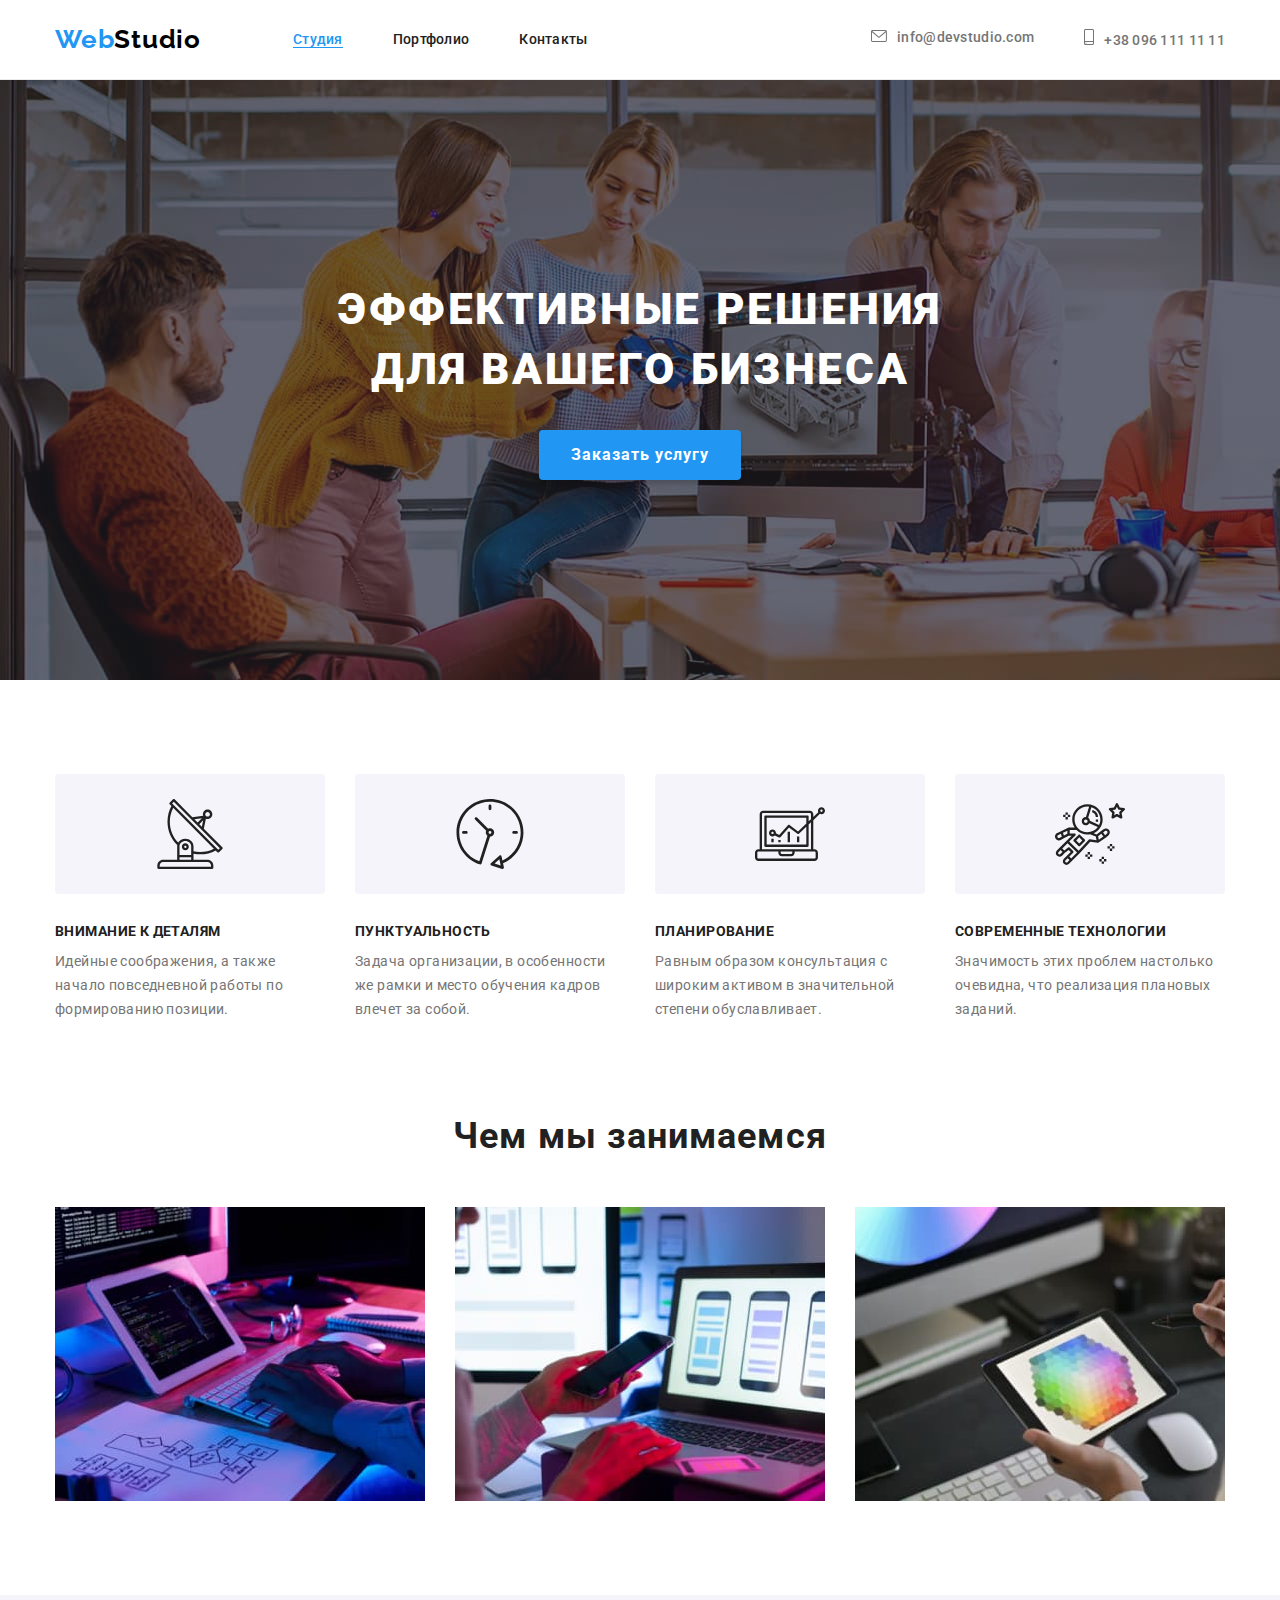
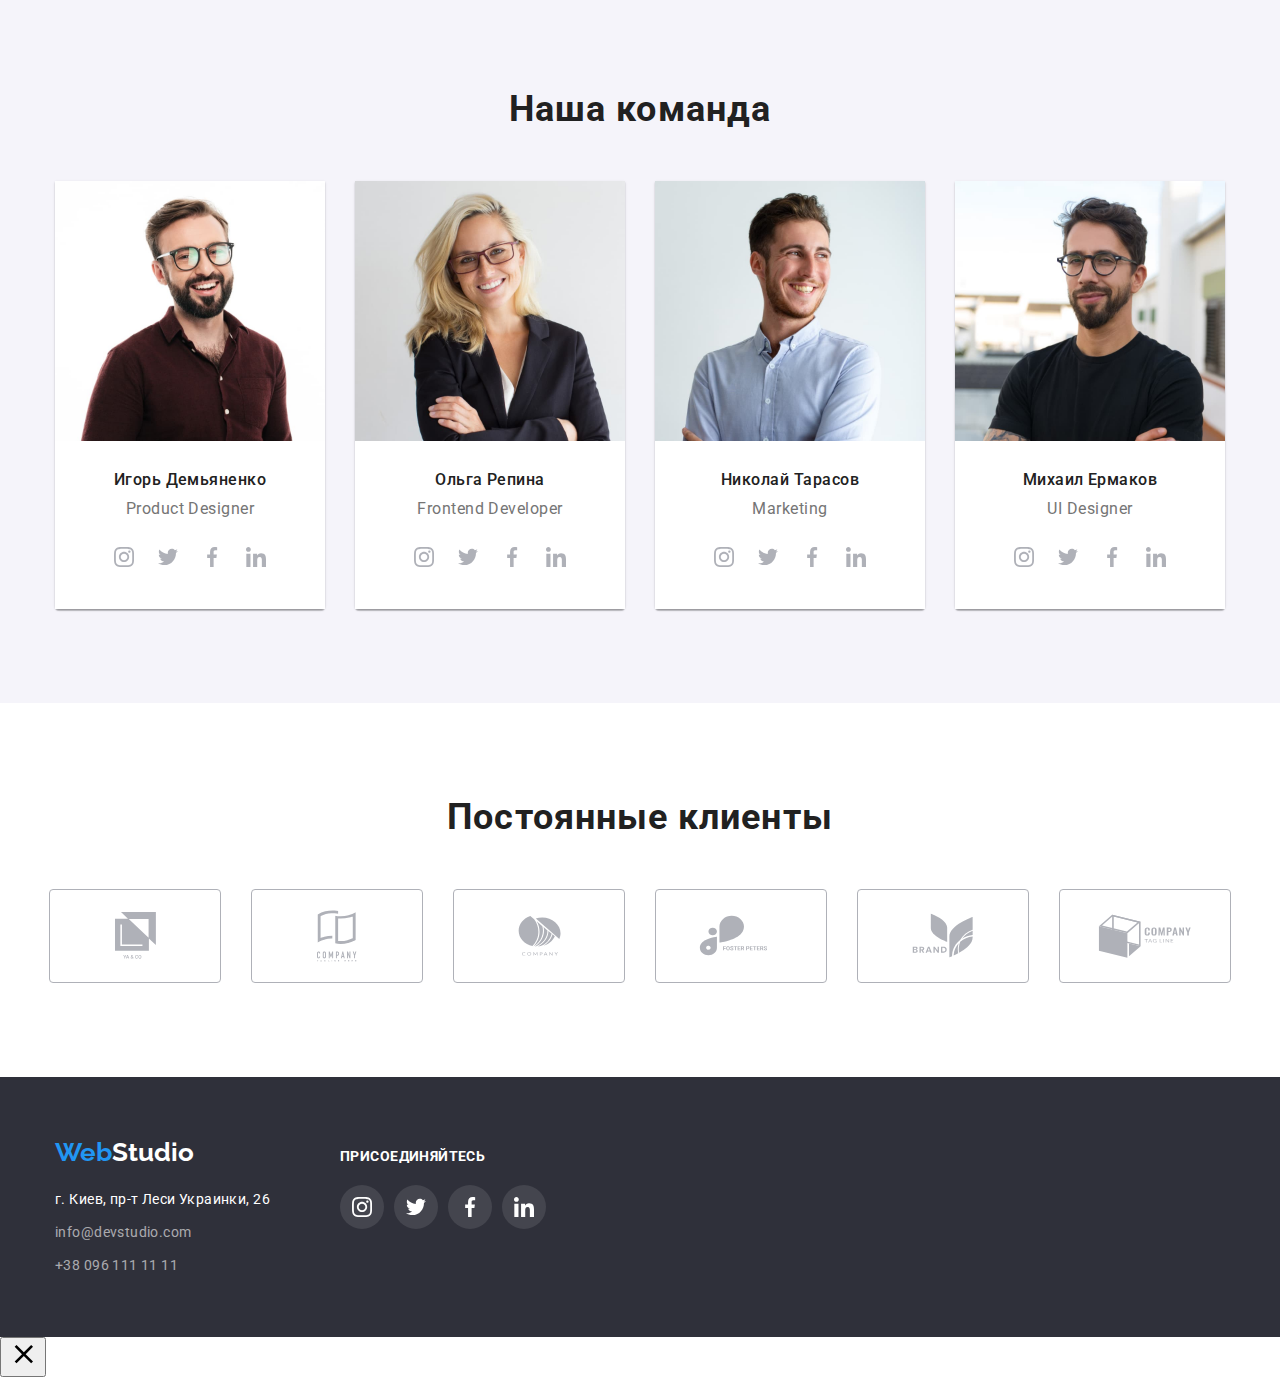
==== index.html @ 0a319fb0 "icon-close" ====
<!DOCTYPE html>
<html lang="ru">

<head>
	<meta charset="UTF-8" />
	<meta http-equiv="X-UA-Compatible" content="IE=edge" />
	<meta name="viewport" content="width=device-width, initial-scale=1.0" />
	<title>Студия</title>

	<link rel="preconnect" href="https://fonts.googleapis.com" />
	<link rel="preconnect" href="https://fonts.gstatic.com" />
	<link
		href="https://fonts.googleapis.com/css2?family=Raleway:wght@700&family=Roboto:wght@400;500;700;900&display=swap"
		rel="stylesheet" />
	<link rel="stylesheet" href="css/modern-normalize.css" />
	<link rel="stylesheet" href="css/styles.css" />
</head>

<body>
	<!--Header-->
	<header class="header-block ">
		<div class="header-conteiner container">
			<nav class="nav-block">
				<!--Logo-->
				<div class="logo-web">
					<a href="./index.html" class="link-logo">
						<span class="web-color">Web</span>Studio</a>
				</div>

				<!--Menu Nav-->
				<ul class="nav-list">

					<li class="nav-link">
						<a href="./index.html" class="link-studio">Студия</a>
					</li>
					<li class="nav-link">
						<a href="./potrfolio.html" class="link-portfolio">Портфолио</a>
					</li>
					<li class="nav-link">
						<a href="#" class="link-contact">Контакты</a>
					</li>
				</ul>
			</nav>

			<!--Contact email and tel-->

			<ul class="contact-list">

				<li class="header-mail">
					<a href="mailto:info@devstudio.com" class="header-contact">
						<svg class="icon-envelope" width="16" height="12">
							<use href="./images/icons.svg#icon-envelope"></use>
						</svg>info@devstudio.com</a>
				</li>
				<li class="header-tel">
					<a href="tel:+380961111111" class="header-contact">
						<svg class="icon-smartphone" width="10" height="16">
							<use href="./images/icons.svg#icon-smartphone"></use>
						</svg>+38 096 111 11 11</a>
				</li>
			</ul>
		</div>
	</header>

	<!-- Main -->
	<main class="main-block">
		<!-- Title H1 -->
		<section class="section-title">
			<div class="overlay"></div>
			<h1 class="page-title">Эффективные решения для вашего бизнеса</h1>
			<button type="button" class="title-button" id="data-modal-open">Заказать услугу</button>
		</section>

		<!-- Features group -->

		<section class="section-group">
			<div class="container">
				<h2 class="visually-hidden">Наши особенности</h2>

				<ul class="group-list">

					<li class="group-link">

						<div class="group-block">
							<svg class="group-icon" width="70" height="70">
								<use href="./images/icons.svg#icon-antenna"></use>
							</svg>
						</div>

						<h3 class="group-title">Внимание к деталям</h3>
						<p class="skills-text">
							Идейные соображения, а также начало повседневной работы по
							формированию позиции.
						</p>
					</li>

					<li class="group-link">
						<div class="group-block">
							<svg class="group-icon" width="70" height="70">
								<use href="./images/icons.svg#icon-clock"></use>
							</svg>
						</div>

						<h3 class="group-title">Пунктуальность</h3>
						<p class="skills-text">
							Задача организации, в особенности же рамки и место обучения
							кадров влечет за собой.
						</p>
					</li>

					<li class="group-link">
						<div class="group-block">
							<svg class="group-icon" width="70" height="70">
								<use href="./images/icons.svg#icon-diagram"></use>
							</svg>
						</div>

						<h3 class="group-title">Планирование</h3>
						<p class="skills-text">
							Равным образом консультация с широким активом в значительной
							степени обуславливает.
						</p>
					</li>

					<li class="group-link">
						<div class="group-block">
							<svg class="group-icon" width="70" height="70">
								<use href="./images/icons.svg#icon-astronaut"></use>
							</svg>
						</div>

						<h3 class="group-title">Современные технологии</h3>
						<p class="skills-text">
							Значимость этих проблем настолько очевидна, что реализация
							плановых заданий.
						</p>
					</li>

				</ul>
			</div>
		</section>

		<!-- Box -->
		<section class="section-box">
			<div class="container">
				<h2 class="box-title">Чем мы занимаемся</h2>
				<ul class="box-list">

					<li class="box-link">
						<img class="box-image" src="./images/img-box-1.jpg" alt="Блокнот_с_клавиатурой" width="370" />
					</li>

					<li class="box-link">
						<img class="box-image" src="./images/img-box-2.jpg" alt="Телефоны_на_ноутбуке_экране"
							width="370" />
					</li>

					<li class="box-link">
						<img class="box-image" src="./images/img-box-3.jpg" alt="Палитра_цветов_в_блокноте"
							width="370" />
					</li>

				</ul>
			</div>
		</section>

		<!-- Teams -->
		<section class="section-teams">
			<div class="container">
				<h2 class="teams-title">Наша команда</h2>
				<ul class="team-list">

					<li class="team-link">
						<img class="team-img" src="./images/img-team-1.jpg" alt="Продукт_Дизайн" width="270" />
						<div class="team-card">
							<h3 class="name-teams">Игорь Демьяненко</h3>
							<p class="team-text">Product Designer</p>

							<ul class="social-list">
								<li class="social-roll">
									<a href=# class="social-link">
										<svg class="social-icon" width="20" height="20">
											<use href="./images/icons.svg#icon-instagram">
											</use>
										</svg>
									</a>
								</li>
								<li class="social-roll">
									<a href=# class="social-link">
										<svg class="social-icon" width="20" height="20">
											<use href="./images/icons.svg#icon-twitter">
											</use>
										</svg>
									</a>
								</li>
								<li class="social-roll">
									<a href=# class="social-link">
										<svg class="social-icon" width="20" height="20">
											<use href="./images/icons.svg#icon-facebook">
											</use>
										</svg>
									</a>
								</li>
								<li class="social-roll">
									<a href=# class="social-link">
										<svg class="social-icon" width="20" height="20">
											<use href="./images/icons.svg#icon-linkedin">
											</use>
										</svg>
									</a>
								</li>
							</ul>

						</div>
					</li>

					<li class="team-link">
						<img class="team-img" src="./images/img-team-2.jpg" alt="Фронтенд _Разработчик" width="270" />
						<div class="team-card">
							<h3 class="name-teams">Ольга Репина</h3>
							<p class="team-text">Frontend Developer</p>
							<ul class="social-list">
								<li class="social-roll">
									<a href=# class="social-link">
										<svg class="social-icon" width="20" height="20">
											<use href="./images/icons.svg#icon-instagram">
											</use>
										</svg>
									</a>
								</li>
								<li class="social-roll">
									<a href=# class="social-link">
										<svg class="social-icon" width="20" height="20">
											<use href="./images/icons.svg#icon-twitter">
											</use>
										</svg>
									</a>
								</li>
								<li class="social-roll">
									<a href=# class="social-link">
										<svg class="social-icon" width="20" height="20">
											<use href="./images/icons.svg#icon-facebook">
											</use>
										</svg>
									</a>
								</li>
								<li class="social-roll">
									<a href=# class="social-link">
										<svg class="social-icon" width="20" height="20">
											<use href="./images/icons.svg#icon-linkedin">
											</use>
										</svg>
									</a>
								</li>
							</ul>
						</div>
					</li>

					<li class="team-link">
						<img class="team-img" src="./images/img-team-3.jpg" alt="Маркетинг" width="270" />
						<div class="team-card">
							<h3 class="name-teams">Николай Тарасов</h3>
							<p class="team-text">Marketing</p>
							<ul class="social-list">
								<li class="social-roll">
									<a href=# class="social-link">
										<svg class="social-icon" width="20" height="20">
											<use href="./images/icons.svg#icon-instagram">
											</use>
										</svg>
									</a>
								</li>
								<li class="social-roll">
									<a href=# class="social-link">
										<svg class="social-icon" width="20" height="20">
											<use href="./images/icons.svg#icon-twitter">
											</use>
										</svg>
									</a>
								</li>
								<li class="social-roll">
									<a href=# class="social-link">
										<svg class="social-icon" width="20" height="20">
											<use href="./images/icons.svg#icon-facebook">
											</use>
										</svg>
									</a>
								</li>
								<li class="social-roll">
									<a href=# class="social-link">
										<svg class="social-icon" width="20" height="20">
											<use href="./images/icons.svg#icon-linkedin">
											</use>
										</svg>
									</a>
								</li>
							</ul>
						</div>
					</li>

					<li class="team-link">
						<img class="team-img" src="./images/img-team-4.jpg" alt="Дизайнер" width="270" />
						<div class="team-card">
							<h3 class="name-teams">Михаил Ермаков</h3>
							<p class="team-text">UI Designer</p>
							<ul class="social-list">
								<li class="social-roll">
									<a href=# class="social-link">
										<svg class="social-icon" width="20" height="20">
											<use href="./images/icons.svg#icon-instagram">
											</use>
										</svg>
									</a>
								</li>
								<li class="social-roll">
									<a href=# class="social-link">
										<svg class="social-icon" width="20" height="20">
											<use href="./images/icons.svg#icon-twitter">
											</use>
										</svg>
									</a>
								</li>
								<li class="social-roll">
									<a href=# class="social-link">
										<svg class="social-icon" width="20" height="20">
											<use href="./images/icons.svg#icon-facebook">
											</use>
										</svg>
									</a>
								</li>
								<li class="social-roll">
									<a href=# class="social-link">
										<svg class="social-icon" width="20" height="20">
											<use href="./images/icons.svg#icon-linkedin">
											</use>
										</svg>
									</a>
								</li>
							</ul>
						</div>
					</li>
				</ul>
			</div>
		</section>


		<!-- Regular clients -->

		<section class="section-clients">
			<div class="container">
				<h2 class="client-title">Постоянные клиенты</h2>
				<ul class="client-list">

					<li class="client-roll">
						<a href=# class="client-link">
							<svg class="client-icon" width="41" height="47">
								<use href="./images/icons.svg#icon-client1">
								</use>
							</svg>
						</a>
					</li>

					<li class="client-roll">
						<a href=# class="client-link">
							<svg class="client-icon" width="40" height="52">
								<use href="./images/icons.svg#icon-client2">
								</use>
							</svg>
						</a>
					</li>

					<li class="client-roll">
						<a href=# class="client-link">
							<svg class="client-icon" width="43" height="41">
								<use href="./images/icons.svg#icon-client3">
								</use>
							</svg>
						</a>
					</li>

					<li class="client-roll">
						<a href=# class="client-link">
							<svg class="client-icon" width="85" height="41">
								<use href="./images/icons.svg#icon-client4">
								</use>
							</svg>
						</a>
					</li>

					<li class="client-roll">
						<a href=# class="client-link">
							<svg class="client-icon" width="62" height="45">
								<use href="./images/icons.svg#icon-client5">
								</use>
							</svg>
						</a>
					</li>

					<li class="client-roll">
						<a href=# class="client-link">
							<svg class="client-icon" width="94" height="44">
								<use href="./images/icons.svg#icon-client6">
								</use>
							</svg>
						</a>
					</li>

				</ul>
			</div>
		</section>
	</main>

	<!-- Footer -->
	<footer class="section-footer">
		<div class="container footer-content">
			<div>
				<div class="footer-web">
					<a href="./index.html" class="web-logo">
						<span class="web-color">Web</span>Studio</a>
				</div>

				<!-- Address -->
				<address>
					<ul class="footer-item">

						<li class="footer-link">
							<a href="https://goo.gl/maps/CPtrU1FHBa2aNyZL9" class="address-footer" target="_blank"
								rel="noopener noreferrer">
								г. Киев, пр-т Леси Украинки, 26
							</a>
						</li>

						<li class="footer-link">
							<a href="mailto:info@devstudio.com" class="footer-contact">info@devstudio.com</a>
						</li>

						<li class="footer-link">
							<a href="tel:+380961111111" class="footer-contact">+38 096 111 11 11</a>
						</li>

					</ul>
				</address>
			</div>

			<!-- footer social-icon -->

			<div class="footer-social">
				<h3 class="footer-title">присоединяйтесь</h3>
				<ul class="footer-list">
					<li class="footer-icon-roll">
						<a href=# class="footer-icon-link">
							<svg class="footer-icon" width="20" height="20">
								<use href="./images/icons.svg#icon-instagram">
								</use>
							</svg>
						</a>
					</li>
					<li class="footer-icon-roll">
						<a href=# class="footer-icon-link">
							<svg class="footer-icon" width="20" height="20">
								<use href="./images/icons.svg#icon-twitter">
								</use>
							</svg>
						</a>
					</li>
					<li class="footer-icon-roll">
						<a href=# class="footer-icon-link">
							<svg class="footer-icon" width="20" height="20">
								<use href="./images/icons.svg#icon-facebook">
								</use>
							</svg>
						</a>
					</li>
					<li class="footer-icon-roll">
						<a href=# class="footer-icon-link">
							<svg class="footer-icon" width="20" height="20">
								<use href="./images/icons.svg#icon-linkedin">
								</use>
							</svg>
						</a>
					</li>
			</div>
		</div>
	</footer>

	<div class="modal">
		<button type="button" class="close-button" data-modal-close>
			<svg class="icon-close" width="30px" height="30px">
				<use href="./images/icons.svg#icon-close"></use>
			</svg>
		</button>

	</div>
	<script src="./js/modal.js"></script>
</body>

</html>
---- css/styles.css ----
/* Global Styles */

/* TEST MARGIN    outline: 1px solid red; */

body {
	font-family: 'Roboto', sans-serif;
	padding: 0;
	margin: 0;
	font-weight: 400;
	font-size: 14px;
	color: #212121;
	background-color: #fff;
}

.visually-hidden {
	position: absolute;
	width: 1px;
	height: 1px;
	margin: -1px;
	border: 0;
	padding: 0;

	white-space: nowrap;
	clip-path: inset(100%);
	clip: rect(0 0 0 0);
	overflow: hidden;
}

h1,
h2,
h3,
h4,
h5,
h6 {
	margin: 0;
}

p {
	margin: 0;
}

ul,
ol {
	list-style: none;
	margin: 0;
	padding-left: 0;
}

.container {
	max-width: 1200px;
	margin: 0 auto;
	padding-left: 15px;
	padding-right: 15px;
}

.section-group,
.section-teams,
.section-portflio,
.section-clients {
	padding-bottom: 94px;
	padding-top: 94px;
}
/* Header */

.header-block {
	border-bottom: 1px solid #ececec;
	padding: 24px 0;
}

.header-container {
	display: flex;
	align-items: center;
	justify-content: space-between;
}

/* Logo */
.logo-web {
	font-family: 'Raleway';
	font-style: normal;
	font-weight: 700;
	font-size: 26px;
	line-height: 1.19;
	letter-spacing: 0.03em;
	color: #000;
}
.link-logo {
	text-decoration: none;
	color: #000;
	margin-right: 92px;
}
.web-color {
	color: #2196f3;
}

/* Menu Nav */

.nav-block {
	display: flex;
	align-items: center;
}

.nav-list {
	display: flex;
}

.contact-list {
	display: flex;
	margin-left: auto;
}

.nav-link:not(:last-child) {
	margin-right: 50px;
}
.section-header {
	background: #ffffff;
}

.header-conteiner {
	display: flex;
	align-items: center;
}

.link-studio {
	font-weight: 500;
	font-style: normal;
	font-size: 14px;
	line-height: 1.14;
	letter-spacing: 0.02em;
	color: #2196f3;
	text-decoration: none;
	border-bottom: 1px solid #2196f3;
}

.link-portfolio,
.link-contact {
	font-weight: 500;
	font-style: normal;
	font-size: 14px;
	line-height: 1.14;
	color: #212121;
	letter-spacing: 0.02em;
	text-decoration: none;
}

.link-studio:hover,
.link-portfolio:hover,
.link-contact:hover,
.header-contact:hover,
.header-contact:focus,
.footer-contact:hover,
.footer-contact:focus {
	color: #2196f3;
}

/* Contact email and tel */
.header-contact {
	font-weight: 500;
	font-style: normal;
	font-size: 14px;
	line-height: 1.14;
	letter-spacing: 0.02em;
	color: #757575;
	text-decoration: none;
}

.contact-list .header-mail + .header-tel {
	margin-left: 50px;
}

.header-mail,
.header-tel {
	/* display: flex; */
	align-items: center;
}

.icon-smartphone,
.icon-envelope {
	margin-right: 10px;
	fill: #757575;
}
/* display: block; */

/* cursor: pointer; */
/* width: 16px;
	height: 16px; */

/* .header-contact:hover,
.icon-smartphone:focus,
.header-tel :hover,
.header-tel :focus {
	fill: #2196f3;
} */

/* .icon-envelope {
	margin-right: 10px;
	cursor: pointer;
	width: 16px;
	height: 16px;
} */

/* Main */
.main-block {
}
/* Title H1 */
.section-title {
	padding: 200px 0px 200px 0px;
	text-align: center;
	background-color: #2f303a;
	background-image: linear-gradient(
			rgba(47, 48, 58, 0.4),
			rgba(47, 48, 58, 0.4)
		),
		url(../images/img-office.jpg);
	text-align: center;
	padding: 200px 0px;
	background-size: cover;
	background-repeat: no-repeat;
	max-width: 1600px;
	height: 600px;
	margin-left: auto;
	margin-right: auto;
}

.page-title {
	font-weight: 900;
	font-style: normal;
	font-size: 44px;
	line-height: 1.36;
	letter-spacing: 0.06em;
	text-align: center;
	color: #ffffff;
	text-transform: uppercase;
	margin: 0px auto 30px auto;
	width: 696px;
}

/* button-title  */
.title-button {
	font-weight: 700;
	font-style: normal;
	font-size: 16px;
	line-height: 1.87;
	letter-spacing: 0.06em;
	color: #ffffff;
	background: #2196f3;
	box-shadow: 0px 4px 4px rgba(0, 0, 0, 0.15);
	border-radius: 4px;
	cursor: pointer;
	transition: all 0.3s ease-out;
	display: block;
	margin: 0 auto;
	padding: 10px 32px;
	border: none;
}

.title-button:hover,
.title-button:focus {
	background: #757575;
}
/* Features group */
.section-group {
	background: #ffffff;
}

.features-title {
	font-weight: 700;
	font-style: normal;
	font-size: 36px;
	line-height: 1.16;
	letter-spacing: 0.03em;
	color: #212121;
}

.group-title {
	font-weight: 700;
	font-style: normal;
	font-size: 14px;
	line-height: 1.14;
	letter-spacing: 0.03em;
	color: #212121;
	text-transform: uppercase;
	margin-bottom: 10px;
}

.skills-text {
	font-size: 14px;
	line-height: 1.71;
	letter-spacing: 0.03em;
	color: #757575;
}

.group-link:not(:last-child) {
	margin-right: 30px;
}

/* .features-title {
	display: none;
} */

.group-list {
	display: flex;
}

.group-link {
	width: 270px;
}

.group-block {
	display: flex;
	align-items: center;
	justify-content: center;
	background-color: #f5f4fa;
	width: 270px;
	height: 120px;
	margin-bottom: 30px;
	border-radius: 4px;
}
/* display: block;
	position: center; */

.group-icon {
	fill: #212121;
}

/* Box */
.section-box {
	background: #ffffff;
	padding-bottom: 94px;
}

.box-title {
	font-weight: 700;
	font-size: 36px;
	line-height: 1.16;
	letter-spacing: 0.03em;
	text-align: center;
	margin-bottom: 50px;
}

.box-link {
	/* display: flexbox; */
	/* margin-right: 30px; */
}

.box-list {
	display: flex;
	gap: 30px;
	/* flex-wrap: wrap; */
	/* justify-content: space-between; */
	/* text-decoration: none; */
}
.box-image,
.client-icon {
	display: block;
}

/* Teams */
.section-teams {
	background: #f5f4fa;
}

.teams-title {
	font-weight: 700;
	font-style: normal;
	font-size: 36px;
	line-height: 1.16;
	letter-spacing: 0.03em;
	text-align: center;
	margin-bottom: 50px;
}

.name-teams {
	font-weight: 500;
	font-style: normal;
	font-size: 16px;
	line-height: 1.18;
	letter-spacing: 0.03em;
	text-align: center;
	margin-bottom: 10px;
}

.team-text {
	font-weight: 400;
	font-size: 16px;
	line-height: 1.18;
	letter-spacing: 0.03em;
	text-align: center;
	color: #757575;
	margin-bottom: 16px;
}

.team-list {
	display: flex;
	gap: 30px;
	/* justify-content: space-between; */
}
.team-link {
	box-shadow: 0px 1px 3px rgba(0, 0, 0, 0.12), 0px 1px 1px rgba(0, 0, 0, 0.14),
		0px 2px 1px rgba(0, 0, 0, 0.2);
	border-radius: 0px 0px 4px 4px;
}

.team-img {
	display: block;
}

.team-card {
	padding: 30px 32px;
	background: #ffffff;
}

/* social ions */

.social-link {
	display: flex;
	align-items: center;
	justify-content: center;
	color: #fff;
	width: 44px;
	height: 44px;
}

.social-list {
	display: flex;
	align-items: center;
	justify-content: center;
}

.social-roll {
	gap: 10px;
	display: flex;
	border-radius: 50%;
	background: #fff;
	/* justify-content: ; */
}
.social-icon {
	fill: #afb1b8;
}

.social-roll:hover {
	background: #2196f3;
}

.social-roll:hover .social-icon {
	fill: #fff;
}

/* Regular clients */

.client-title {
	font-style: normal;
	font-weight: 700;
	font-size: 36px;
	line-height: 1.16;
	text-align: center;
	letter-spacing: 0.03em;
	color: #212121;
	padding-bottom: 50px;
}

/* .group-block {
	display: flex;
	align-items: center;
	justify-content: center;
	background-color: #f5f4fa;
	width: 270px;
	height: 120px;
	margin-bottom: 30px;
	border-radius: 4px;}

	display: block;
	position: center; */

.client-list {
	display: flex;
	/* flex-wrap: wrap; */
	justify-content: center;
	gap: 30px;
	/* flex-basis: calc((100% - 150px) / 5); */
}

/* .clients-list {
	display: flex;
	flex-direction: column;
	justify-content: center;
	margin-left: -30px;
} */

.client-link {
	display: flex;
	align-items: center;
	justify-content: center;
	width: 170px;
	height: 92px;
	box-sizing: border-box;
}

.client-icon {
	/* fill: currentColor; */
	fill: #afb1b8;
}

.client-roll {
	border: 1px solid #afb1b8;
	border-radius: 4px;
}
/* .client-link:hover,
.client-link:focus,
.client-icon:hover,
.client-icon:focus {
	fill: #2196f3;
	border-color: #2196f3;
} */

.client-roll:hover {
	border: 1px solid #2196f3;
}

.client-roll:hover .client-icon {
	fill: #2196f3;
}

/* Footer */
.section-footer {
	background: #2f303a;
	padding: 60px 0;
}

.web-logo {
	color: #ffffff;
	text-decoration: none;
}

.footer-web {
	font-family: 'Raleway';
	font-weight: 700;
	font-size: 26px;
	line-height: 1.19;
	color: #ffffff;
}

/* address */
.address-footer {
	font-weight: 400;
	font-style: normal;
	font-size: 14px;
	line-height: 1.71;
	letter-spacing: 0.03em;
	color: #ffffff;
	text-decoration: none;
}

/* email tel */
.footer-contact {
	font-weight: 400;
	font-style: normal;
	font-size: 14px;
	line-height: 1.71;
	letter-spacing: 0.03em;
	color: rgba(255, 255, 255, 0.6);
	text-decoration: none;
}
.footer-link:not(:last-child) {
	margin-bottom: 9px;
}
.web-logo {
	display: inline-block;
	margin-bottom: 20px;
}

/* footer social icon */
.footer-title {
	font-style: normal;
	font-weight: 700;
	font-size: 14px;
	line-height: 1.14;
	letter-spacing: 0.03em;
	text-transform: uppercase;
	align-items: center;
	color: #ffffff;
	margin-bottom: 20px;
}

.footer-content {
	align-items: baseline;
	display: flex;
}
.footer-social {
	box-sizing: border-box;
	display: block;
	min-width: 206px;
	margin-left: 70px;
}

.footer-list {
	display: flex;
}

/* .footer-flex {
	/* display: flex; */

.footer-icon {
	fill: #fff;
}

.footer-icon-link {
	display: flex;
	align-items: center;
	justify-content: center;
	width: 44px;
	height: 44px;
	background: rgba(255, 255, 255, 0.1);
	border-radius: 50%;
}

/* .footer-icon-roll {
	gap: 10px;
} */
.footer-icon-roll:not(:last-child) {
	margin-right: 10px;
}

.footer-icon-link:hover {
	background: #2196f3;
}

/* portfolio */
.section-portflio {
	background: #ffffff;
}

.link-portfolio-secondary {
	font-weight: 500;
	font-style: normal;
	font-size: 14px;
	line-height: 1.14;
	letter-spacing: 0.03em;
	color: #2196f3;
	text-decoration: none;
}

.link-studio-secondary,
.link-contact-secondary {
	font-weight: 500;
	font-style: normal;
	font-size: 14px;
	line-height: 1.14;
	letter-spacing: 0.03em;
	color: #212121;
	text-decoration: none;
}

.link-studio-secondary:hover,
.link-portfolio-secondary:hover,
.link-contact-secondary:hover,
.address-footer:hover {
	color: #2196f3;
}

/* buttons-filters-portfolio */

.project-link:hover {
	cursor: pointer;
	box-shadow: 0px 1px 1px rgba(0, 0, 0, 0.12), 0px 4px 4px rgba(0, 0, 0, 0.06),
		1px 4px 6px rgba(0, 0, 0, 0.16);
}

.page-title-poster {
	font-weight: 900;
	font-style: normal;
	font-size: 44px;
	line-height: 1.36;
	color: #212121;
	visibility: hidden;
}

.title-poster {
	font-weight: 700;
	font-style: normal;
	font-size: 36px;
	line-height: 1.16;
	letter-spacing: 0.06em;
	color: #212121;
}

.filter-button {
	font-style: normal;
	font-weight: 500;
	font-size: 16px;
	line-height: 1.6;
	letter-spacing: 0.03em;
	color: #212121;
	background: #f5f4fa;
	cursor: pointer;
	border-radius: 4px;
	border: none;
	text-align: center;
	padding: 6px 22px;
	transition: all 0.3s ease-out;
	/* margin-top: 94px; */
}

.button-filter-link:not(:last-child) {
	margin-right: 8px;
}

.filter-button:hover,
.filter-button:focus {
	box-shadow: 0px 3px 1px rgba(0, 0, 0, 0.1), 0px 1px 2px rgba(0, 0, 0, 0.08),
		0px 2px 2px rgba(0, 0, 0, 0.12);
	border-radius: 4px;
	background: #2196f3;
	color: #ffffff;
}

/* projects poster */

.button-filter-list {
	display: flex;
	align-items: center;
	justify-content: center;
	margin-bottom: 50px;
}

.poster-box {
	font-style: normal;
	font-weight: 700;
	font-size: 18px;
	line-height: 2;
	letter-spacing: 0.06em;
	color: #212121;
	margin: 0px 0px 4px 0px;
}

.poster-text {
	font-style: normal;
	font-weight: 400;
	font-size: 16px;
	line-height: 1.87;
	letter-spacing: 0.03em;
	color: #757575;
}

.projects {
	display: flex;
	flex-wrap: wrap;
	justify-content: center;
	gap: 30px;
	flex-basis: calc((100% - 60px) / 3);
}

.project-image {
	display: block;
}

.project-card {
	padding: 20px 24px;
	border-left: 1px solid #eeeeee;
	border-right: 1px solid #eeeeee;
	border-bottom: 1px solid #eeeeee;
}
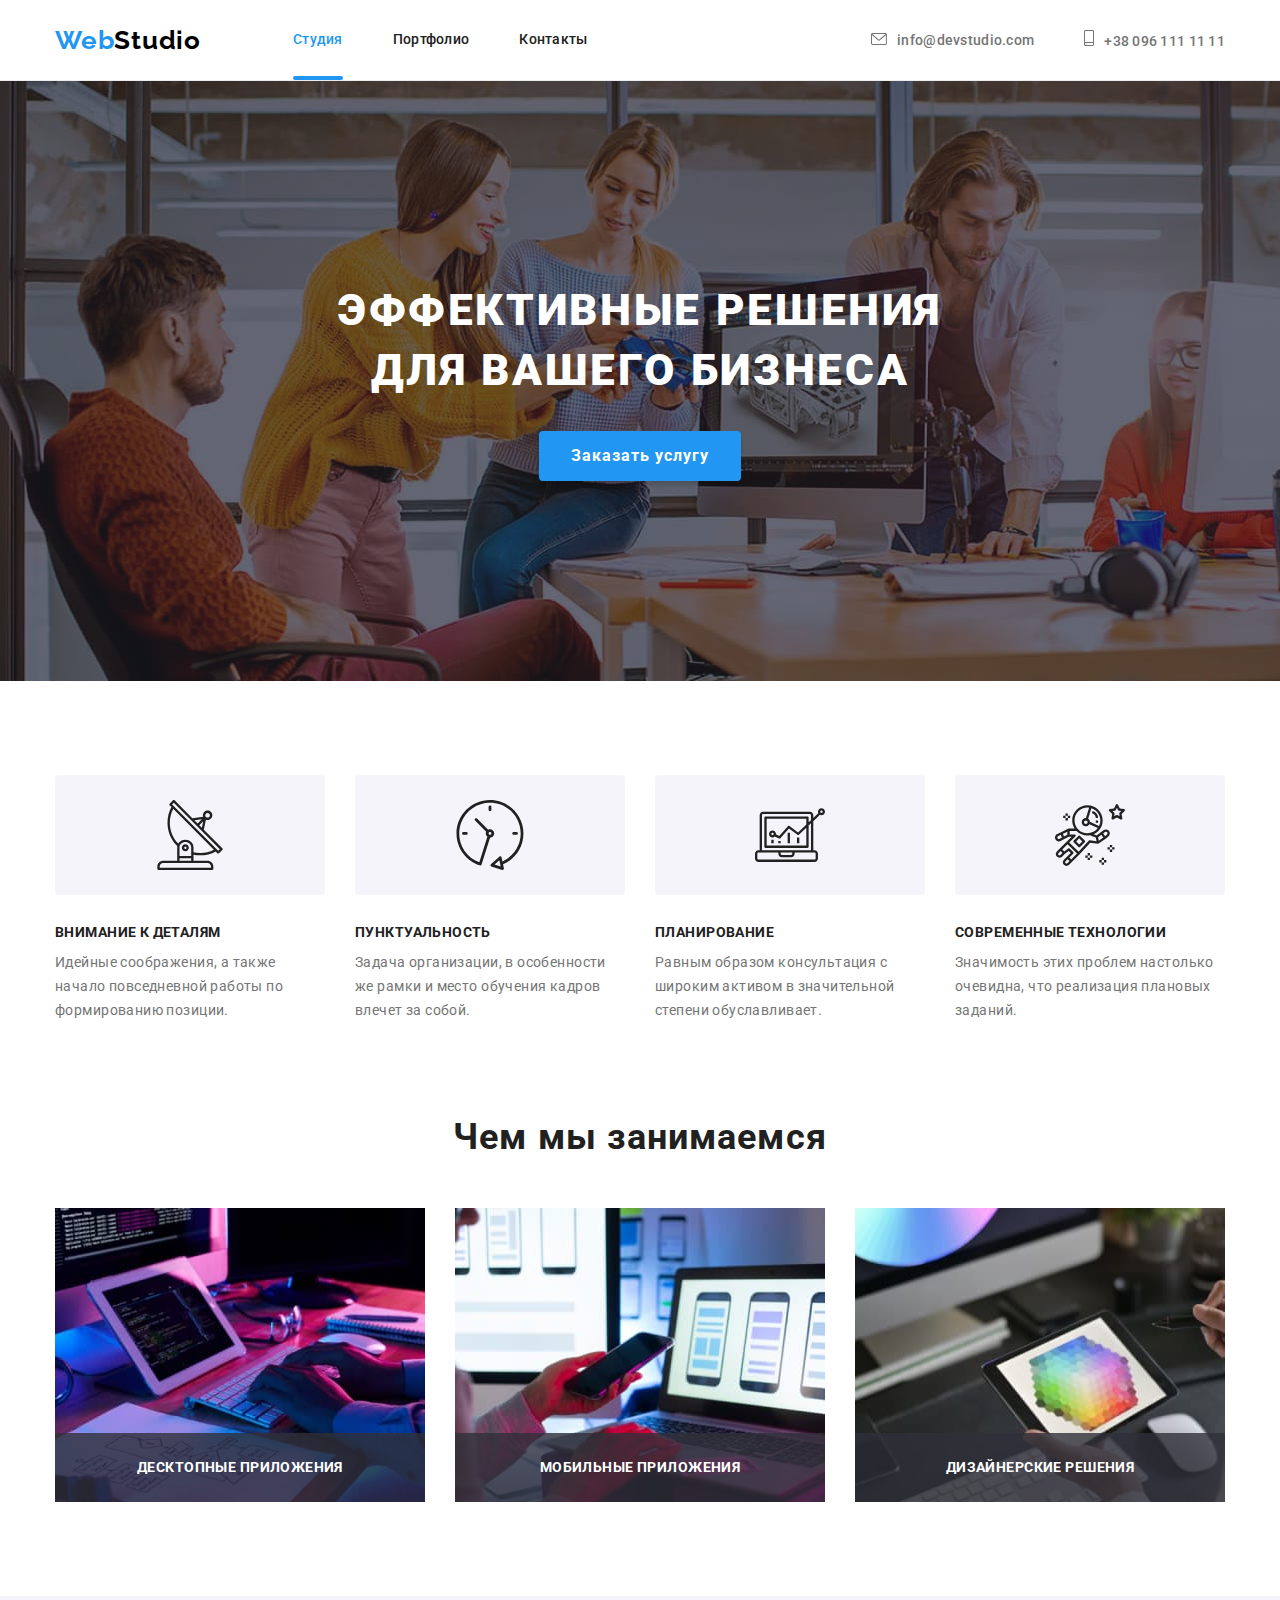
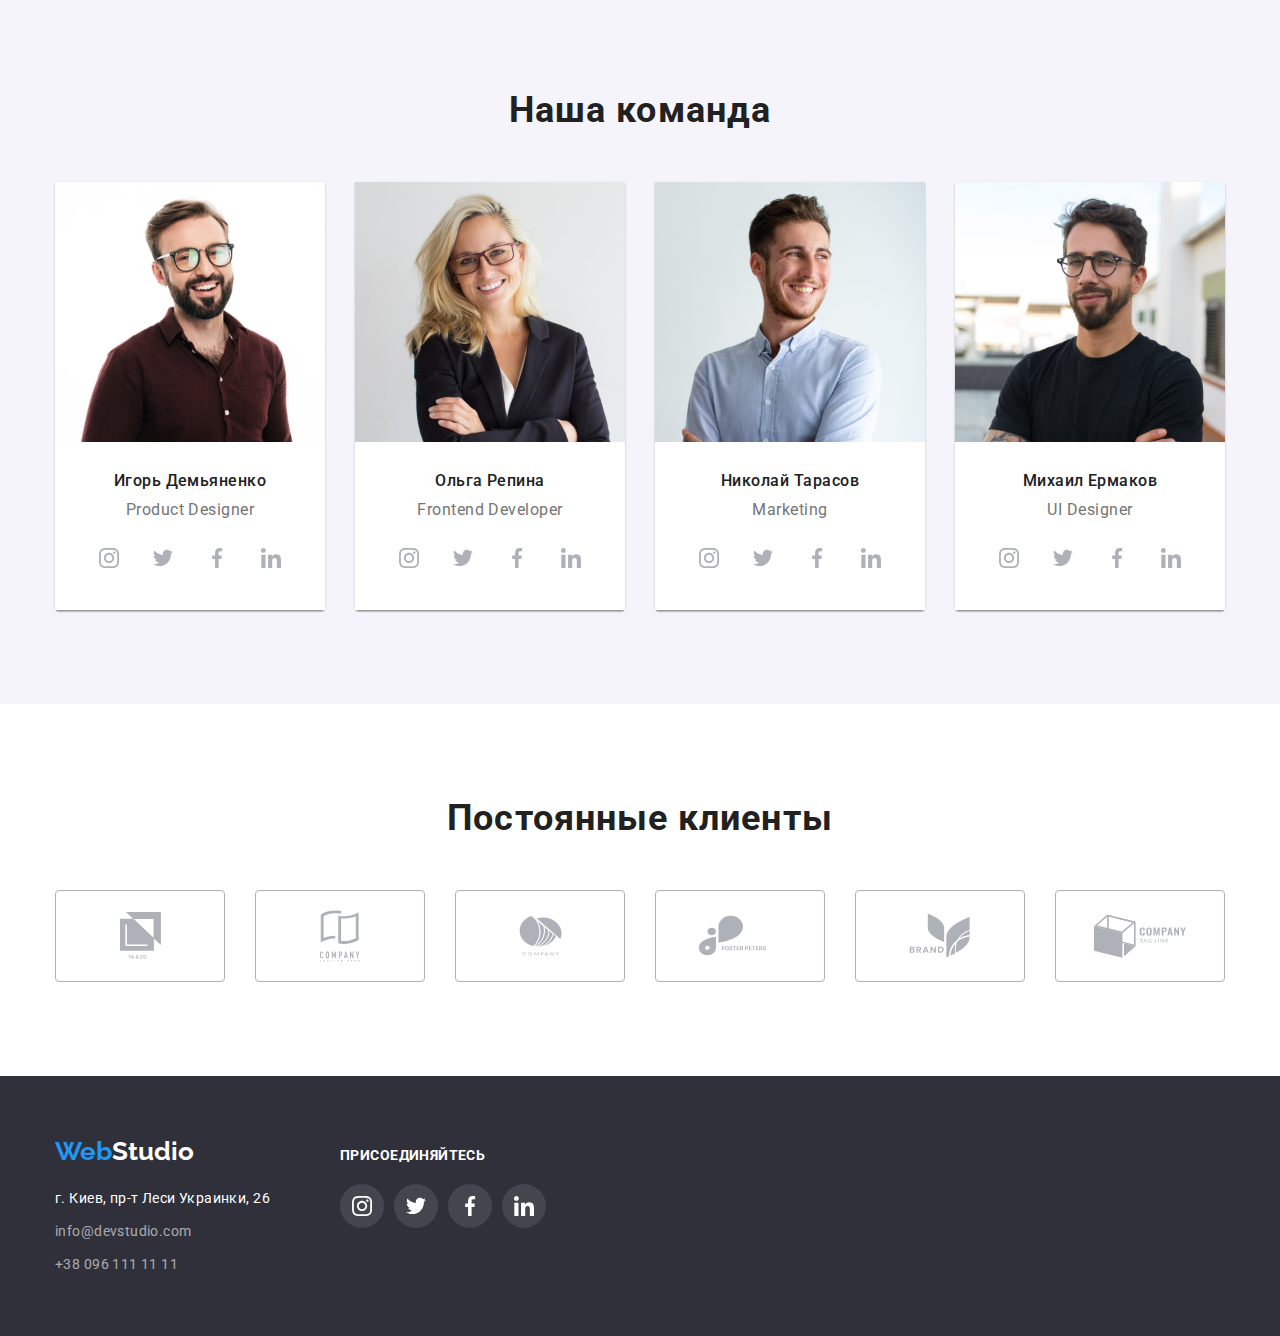
==== commit 7f3c81e2: "index listo" ====
--- a/index.html
+++ b/index.html
@@ -18,7 +18,7 @@
 
 <body>
 	<!--Header-->
-	<header class="header-block ">
+	<header class="header-block">
 		<div class="header-conteiner container">
 			<nav class="nav-block">
 				<!--Logo-->
@@ -48,13 +48,13 @@
 
 				<li class="header-mail">
 					<a href="mailto:info@devstudio.com" class="header-contact">
-						<svg class="icon-envelope" width="16" height="12">
+						<svg class="icon-envelope-smartphone" width="16" height="12">
 							<use href="./images/icons.svg#icon-envelope"></use>
 						</svg>info@devstudio.com</a>
 				</li>
 				<li class="header-tel">
 					<a href="tel:+380961111111" class="header-contact">
-						<svg class="icon-smartphone" width="10" height="16">
+						<svg class="icon-envelope-smartphone" width="10" height="16">
 							<use href="./images/icons.svg#icon-smartphone"></use>
 						</svg>+38 096 111 11 11</a>
 				</li>
@@ -66,9 +66,10 @@
 	<main class="main-block">
 		<!-- Title H1 -->
 		<section class="section-title">
-			<div class="overlay"></div>
-			<h1 class="page-title">Эффективные решения для вашего бизнеса</h1>
-			<button type="button" class="title-button" id="data-modal-open">Заказать услугу</button>
+			<div class="overlay">
+				<h1 class="page-title">Эффективные решения для вашего бизнеса</h1>
+				<button type="button" class="title-button" data-modal-open>Заказать услугу</button>
+			</div>
 		</section>
 
 		<!-- Features group -->
@@ -148,16 +149,25 @@
 
 					<li class="box-link">
 						<img class="box-image" src="./images/img-box-1.jpg" alt="Блокнот_с_клавиатурой" width="370" />
+						<div class="box-block">
+							<h3 class="box-text">десктопные приложения</h3>
+						</div>
 					</li>
 
 					<li class="box-link">
 						<img class="box-image" src="./images/img-box-2.jpg" alt="Телефоны_на_ноутбуке_экране"
 							width="370" />
+						<div class="box-block">
+							<h3 class="box-text">мобильные приложения</h3>
+						</div>
 					</li>
 
 					<li class="box-link">
 						<img class="box-image" src="./images/img-box-3.jpg" alt="Палитра_цветов_в_блокноте"
 							width="370" />
+						<div class="box-block">
+							<h3 class="box-text">дизайнерские решения</h3>
+						</div>
 					</li>
 
 				</ul>
@@ -483,15 +493,19 @@
 		</div>
 	</footer>
 
-	<div class="modal">
-		<button type="button" class="close-button" data-modal-close>
-			<svg class="icon-close" width="30px" height="30px">
-				<use href="./images/icons.svg#icon-close"></use>
-			</svg>
-		</button>
-
+	<!-- Modal windows -->
+
+	<div class="backdrop is-hidden" data-modal>
+		<div class="modal">
+			<button type="button" class="modal-close" data-modal-close>
+				<svg class="icon-close" width="30px" height="30px">
+					<use href="./images/icons.svg#icon-close" class="use-img"></use>
+				</svg>
+			</button>
+		</div>
 	</div>
 	<script src="./js/modal.js"></script>
+
 </body>
 
 </html>--- a/css/styles.css
+++ b/css/styles.css
@@ -64,15 +64,22 @@
 
 .header-block {
 	border-bottom: 1px solid #ececec;
-	padding: 24px 0;
-}
-
-.header-container {
+}
+
+.contact-list {
 	display: flex;
 	align-items: center;
 	justify-content: space-between;
 }
-
+.link-studio,
+.link-portfolio,
+.link-contact,
+.link-studio-secondary,
+.link-portfolio-secondary,
+.link-contact-secondary,
+.header-contact {
+	padding: 32px 0;
+}
 /* Logo */
 .logo-web {
 	font-family: 'Raleway';
@@ -94,25 +101,24 @@
 
 /* Menu Nav */
 
-.nav-block {
-	display: flex;
-	align-items: center;
-}
-
+.nav-block,
 .nav-list {
 	display: flex;
+	align-items: center;
 }
 
 .contact-list {
 	display: flex;
 	margin-left: auto;
+	align-items: center;
 }
 
 .nav-link:not(:last-child) {
 	margin-right: 50px;
 }
+
 .section-header {
-	background: #ffffff;
+	background-color: #ffffff;
 }
 
 .header-conteiner {
@@ -126,9 +132,10 @@
 	font-size: 14px;
 	line-height: 1.14;
 	letter-spacing: 0.02em;
+	text-decoration: none;
+	display: block;
 	color: #2196f3;
-	text-decoration: none;
-	border-bottom: 1px solid #2196f3;
+	position: relative;
 }
 
 .link-portfolio,
@@ -137,19 +144,44 @@
 	font-style: normal;
 	font-size: 14px;
 	line-height: 1.14;
-	color: #212121;
 	letter-spacing: 0.02em;
 	text-decoration: none;
+	display: block;
+	color: #212121;
+	transition-property: color;
+	transition-duration: 250ms;
+	transition-timing-function: cubic-bezier(0.4, 0, 0.2, 1);
 }
 
 .link-studio:hover,
+.link-studio:focus,
 .link-portfolio:hover,
+.link-portfolio:focus,
 .link-contact:hover,
+.link-contact:focus,
 .header-contact:hover,
 .header-contact:focus,
 .footer-contact:hover,
-.footer-contact:focus {
+.footer-contact:focus,
+.link-studio-secondary:hover,
+.link-studio-secondary:focus,
+.link-portfolio-secondary:hover,
+.link-portfolio-secondary:focus,
+.link-contact-secondary:hover,
+.link-contact-secondary:focus {
 	color: #2196f3;
+}
+
+a.link-studio::after {
+	content: '';
+	position: absolute;
+	display: block;
+	bottom: 0px;
+	left: 0px;
+	width: 100%;
+	height: 4px;
+	background-color: #2196f3;
+	border-radius: 2px;
 }
 
 /* Contact email and tel */
@@ -159,58 +191,43 @@
 	font-size: 14px;
 	line-height: 1.14;
 	letter-spacing: 0.02em;
+	text-decoration: none;
+	align-items: center;
 	color: #757575;
-	text-decoration: none;
+	transition-property: color;
+	transition-duration: 250ms;
+	transition-timing-function: cubic-bezier(0.4, 0, 0.2, 1);
 }
 
 .contact-list .header-mail + .header-tel {
 	margin-left: 50px;
 }
 
-.header-mail,
-.header-tel {
-	/* display: flex; */
-	align-items: center;
-}
-
-.icon-smartphone,
-.icon-envelope {
+.icon-envelope-smartphone {
 	margin-right: 10px;
 	fill: #757575;
-}
-/* display: block; */
-
-/* cursor: pointer; */
-/* width: 16px;
-	height: 16px; */
-
-/* .header-contact:hover,
-.icon-smartphone:focus,
-.header-tel :hover,
-.header-tel :focus {
+	transition-property: fill;
+	transition-duration: 250ms;
+	transition-timing-function: cubic-bezier(0.4, 0, 0.2, 1);
+}
+
+.header-contact:hover .icon-envelope-smartphone,
+.header-contact:focus .icon-envelope-smartphone {
 	fill: #2196f3;
-} */
-
-/* .icon-envelope {
-	margin-right: 10px;
-	cursor: pointer;
-	width: 16px;
-	height: 16px;
-} */
+}
 
 /* Main */
-.main-block {
-}
+
 /* Title H1 */
 .section-title {
 	padding: 200px 0px 200px 0px;
 	text-align: center;
-	background-color: #2f303a;
+	/* background-color: #2f303a; */
 	background-image: linear-gradient(
 			rgba(47, 48, 58, 0.4),
 			rgba(47, 48, 58, 0.4)
 		),
-		url(../images/img-office.jpg);
+		url(../images/img-hero.jpg);
 	text-align: center;
 	padding: 200px 0px;
 	background-size: cover;
@@ -242,11 +259,10 @@
 	line-height: 1.87;
 	letter-spacing: 0.06em;
 	color: #ffffff;
-	background: #2196f3;
+	background-color: #2196f3;
 	box-shadow: 0px 4px 4px rgba(0, 0, 0, 0.15);
 	border-radius: 4px;
 	cursor: pointer;
-	transition: all 0.3s ease-out;
 	display: block;
 	margin: 0 auto;
 	padding: 10px 32px;
@@ -255,11 +271,14 @@
 
 .title-button:hover,
 .title-button:focus {
-	background: #757575;
+	background-color: #00ccff;
+	transition-property: background-color;
+	transition-duration: 250ms;
+	transition-timing-function: cubic-bezier(0.4, 0, 0.2, 1);
 }
 /* Features group */
 .section-group {
-	background: #ffffff;
+	background-color: #ffffff;
 }
 
 .features-title {
@@ -324,7 +343,7 @@
 
 /* Box */
 .section-box {
-	background: #ffffff;
+	background-color: #ffffff;
 	padding-bottom: 94px;
 }
 
@@ -338,8 +357,7 @@
 }
 
 .box-link {
-	/* display: flexbox; */
-	/* margin-right: 30px; */
+	position: relative;
 }
 
 .box-list {
@@ -354,9 +372,31 @@
 	display: block;
 }
 
+.box-block {
+	display: flex;
+	justify-content: center;
+	position: absolute;
+	bottom: 0px;
+	left: 0px;
+	width: 100%;
+	background-color: rgba(47, 48, 58, 0.8);
+}
+
+.box-text {
+	font-style: normal;
+	font-weight: 700;
+	font-size: 14px;
+	line-height: 1.14;
+	text-align: center;
+	letter-spacing: 0.03em;
+	text-transform: uppercase;
+	color: #ffffff;
+	padding: 27px 0;
+}
+
 /* Teams */
 .section-teams {
-	background: #f5f4fa;
+	background-color: #f5f4fa;
 }
 
 .teams-title {
@@ -406,7 +446,7 @@
 
 .team-card {
 	padding: 30px 32px;
-	background: #ffffff;
+	background-color: #ffffff;
 }
 
 /* social ions */
@@ -418,30 +458,39 @@
 	color: #fff;
 	width: 44px;
 	height: 44px;
+	background-color: #fff;
+	border-radius: 50%;
+	transition-property: background-color;
+	transition-duration: 250ms;
+	transition-timing-function: cubic-bezier(0.4, 0, 0.2, 1);
 }
 
 .social-list {
 	display: flex;
 	align-items: center;
 	justify-content: center;
+	gap: 10px;
 }
 
 .social-roll {
-	gap: 10px;
-	display: flex;
-	border-radius: 50%;
-	background: #fff;
+	display: flex;
+
 	/* justify-content: ; */
 }
 .social-icon {
 	fill: #afb1b8;
-}
-
-.social-roll:hover {
-	background: #2196f3;
-}
-
-.social-roll:hover .social-icon {
+	transition-property: fill;
+	transition-duration: 250ms;
+	transition-timing-function: cubic-bezier(0.4, 0, 0.2, 1);
+}
+
+.social-link:hover,
+.social-link:focus {
+	background-color: #2196f3;
+}
+
+.social-link:hover .social-icon,
+.social-link:focus .social-icon {
 	fill: #fff;
 }
 
@@ -493,16 +542,22 @@
 	width: 170px;
 	height: 92px;
 	box-sizing: border-box;
+	border: 1px solid #afb1b8;
+	border-radius: 4px;
+	transition-property: border;
+	transition-duration: 250ms;
+	transition-timing-function: cubic-bezier(0.4, 0, 0.2, 1);
 }
 
 .client-icon {
 	/* fill: currentColor; */
 	fill: #afb1b8;
+	transition-property: fill;
+	transition-duration: 250ms;
+	transition-timing-function: cubic-bezier(0.4, 0, 0.2, 1);
 }
 
 .client-roll {
-	border: 1px solid #afb1b8;
-	border-radius: 4px;
 }
 /* .client-link:hover,
 .client-link:focus,
@@ -512,17 +567,19 @@
 	border-color: #2196f3;
 } */
 
-.client-roll:hover {
+.client-link:hover,
+.client-link:focus {
 	border: 1px solid #2196f3;
 }
 
-.client-roll:hover .client-icon {
+.client-link:hover .client-icon,
+.client-link:focus .client-icon {
 	fill: #2196f3;
 }
 
 /* Footer */
 .section-footer {
-	background: #2f303a;
+	background-color: #2f303a;
 	padding: 60px 0;
 }
 
@@ -548,6 +605,9 @@
 	letter-spacing: 0.03em;
 	color: #ffffff;
 	text-decoration: none;
+	transition-property: color;
+	transition-duration: 250ms;
+	transition-timing-function: cubic-bezier(0.4, 0, 0.2, 1);
 }
 
 /* email tel */
@@ -559,6 +619,9 @@
 	letter-spacing: 0.03em;
 	color: rgba(255, 255, 255, 0.6);
 	text-decoration: none;
+	transition-property: color;
+	transition-duration: 250ms;
+	transition-timing-function: cubic-bezier(0.4, 0, 0.2, 1);
 }
 .footer-link:not(:last-child) {
 	margin-bottom: 9px;
@@ -609,8 +672,11 @@
 	justify-content: center;
 	width: 44px;
 	height: 44px;
-	background: rgba(255, 255, 255, 0.1);
+	background-color: rgba(255, 255, 255, 0.1);
 	border-radius: 50%;
+	transition-property: background-color;
+	transition-duration: 250ms;
+	transition-timing-function: cubic-bezier(0.4, 0, 0.2, 1);
 }
 
 /* .footer-icon-roll {
@@ -620,13 +686,14 @@
 	margin-right: 10px;
 }
 
-.footer-icon-link:hover {
-	background: #2196f3;
+.footer-icon-link:hover,
+.footer-icon-link:focus {
+	background-color: #2196f3;
 }
 
 /* portfolio */
 .section-portflio {
-	background: #ffffff;
+	background-color: #ffffff;
 }
 
 .link-portfolio-secondary {
@@ -637,6 +704,20 @@
 	letter-spacing: 0.03em;
 	color: #2196f3;
 	text-decoration: none;
+	display: block;
+	position: relative;
+}
+
+a.link-portfolio-secondary::after {
+	content: '';
+	position: absolute;
+	display: block;
+	bottom: 0px;
+	left: 0px;
+	width: 100%;
+	height: 4px;
+	background-color: #2196f3;
+	border-radius: 2px;
 }
 
 .link-studio-secondary,
@@ -648,6 +729,10 @@
 	letter-spacing: 0.03em;
 	color: #212121;
 	text-decoration: none;
+	display: block;
+	transition-property: color;
+	transition-duration: 250ms;
+	transition-timing-function: cubic-bezier(0.4, 0, 0.2, 1);
 }
 
 .link-studio-secondary:hover,
@@ -661,6 +746,9 @@
 
 .project-link:hover {
 	cursor: pointer;
+	transition-property: box-shadow;
+	transition-duration: 250ms;
+	transition-timing-function: cubic-bezier(0.4, 0, 0.2, 1);
 	box-shadow: 0px 1px 1px rgba(0, 0, 0, 0.12), 0px 4px 4px rgba(0, 0, 0, 0.06),
 		1px 4px 6px rgba(0, 0, 0, 0.16);
 }
@@ -690,14 +778,15 @@
 	line-height: 1.6;
 	letter-spacing: 0.03em;
 	color: #212121;
-	background: #f5f4fa;
+	background-color: #f5f4fa;
 	cursor: pointer;
 	border-radius: 4px;
 	border: none;
 	text-align: center;
 	padding: 6px 22px;
-	transition: all 0.3s ease-out;
-	/* margin-top: 94px; */
+	transition-property: background-color;
+	transition-duration: 250ms;
+	transition-timing-function: cubic-bezier(0.4, 0, 0.2, 1);
 }
 
 .button-filter-link:not(:last-child) {
@@ -709,8 +798,11 @@
 	box-shadow: 0px 3px 1px rgba(0, 0, 0, 0.1), 0px 1px 2px rgba(0, 0, 0, 0.08),
 		0px 2px 2px rgba(0, 0, 0, 0.12);
 	border-radius: 4px;
-	background: #2196f3;
+	background-color: #2196f3;
 	color: #ffffff;
+	transition-property: background-color, box-shadow;
+	transition-duration: 250ms;
+	transition-timing-function: cubic-bezier(0.4, 0, 0.2, 1);
 }
 
 /* projects poster */
@@ -741,6 +833,11 @@
 	color: #757575;
 }
 
+.project-box {
+	position: relative;
+	display: inline-block;
+}
+
 .projects {
 	display: flex;
 	flex-wrap: wrap;
@@ -759,3 +856,85 @@
 	border-right: 1px solid #eeeeee;
 	border-bottom: 1px solid #eeeeee;
 }
+
+/* Overlay */
+/* .overlay {
+	position: relative;
+	overflow: hidden; */
+
+/* position: absolute;
+	top: 0px;
+	left: 0px;
+	width: 100%;
+	height: 100%;
+	padding: 63px 24px;
+	background-color: rgba(33, 150, 243, 0.9);
+	transform: translateY(100%);
+	transition: transform 250ms cubic-bezier(0.4, 0, 0.2, 1); 
+}
+
+ .overlay-text {
+	position: absolute;
+	top: 0;
+	height: 100%;
+	/* font-style: normal;
+	font-weight: normal;
+	text-align: left; 
+	font-size: 18px;
+	line-height: 1.56;
+	letter-spacing: 0.03em;
+	color: rgb(252, 21, 21);
+	transform: translateY(100%);
+	transition: transform 250ms cubic-bezier(0.4, 0, 0.2, 1);
+} 
+
+.project-link:hover .overlay,
+.project-link:focus .overlay {
+	transform: translateY(0);
+}
+
+/* Modal window */
+
+.backdrop {
+	position: fixed;
+	top: 0;
+	left: 0;
+	width: 100%;
+	height: 100%;
+	background-color: rgba(0, 0, 0, 0.2);
+	transition: opacity 250ms cubic-bezier(0.4, 0, 0.2, 1);
+}
+
+.is-hidden {
+	opacity: 0;
+	visibility: hidden;
+	pointer-events: none;
+}
+
+.modal {
+	width: 528px;
+	height: 581px;
+	top: 50%;
+	left: 50%;
+	transform: translate(-50%, -50%) scale(1) rotate(0);
+	position: absolute;
+	border-radius: 4px;
+	background-color: #fff;
+	/* transition: opacity 250ms cubic-bezier(0.4, 0, 0.2, 1); */
+	padding: 45px;
+}
+
+.modal-close {
+	top: 8px;
+	right: 8px;
+	width: 30px;
+	height: 30px;
+	position: absolute;
+	cursor: pointer;
+	display: flex;
+	align-items: center;
+	justify-content: center;
+	border-radius: 50%;
+	background-color: #ffffff;
+	border: 1px solid #999999;
+}
